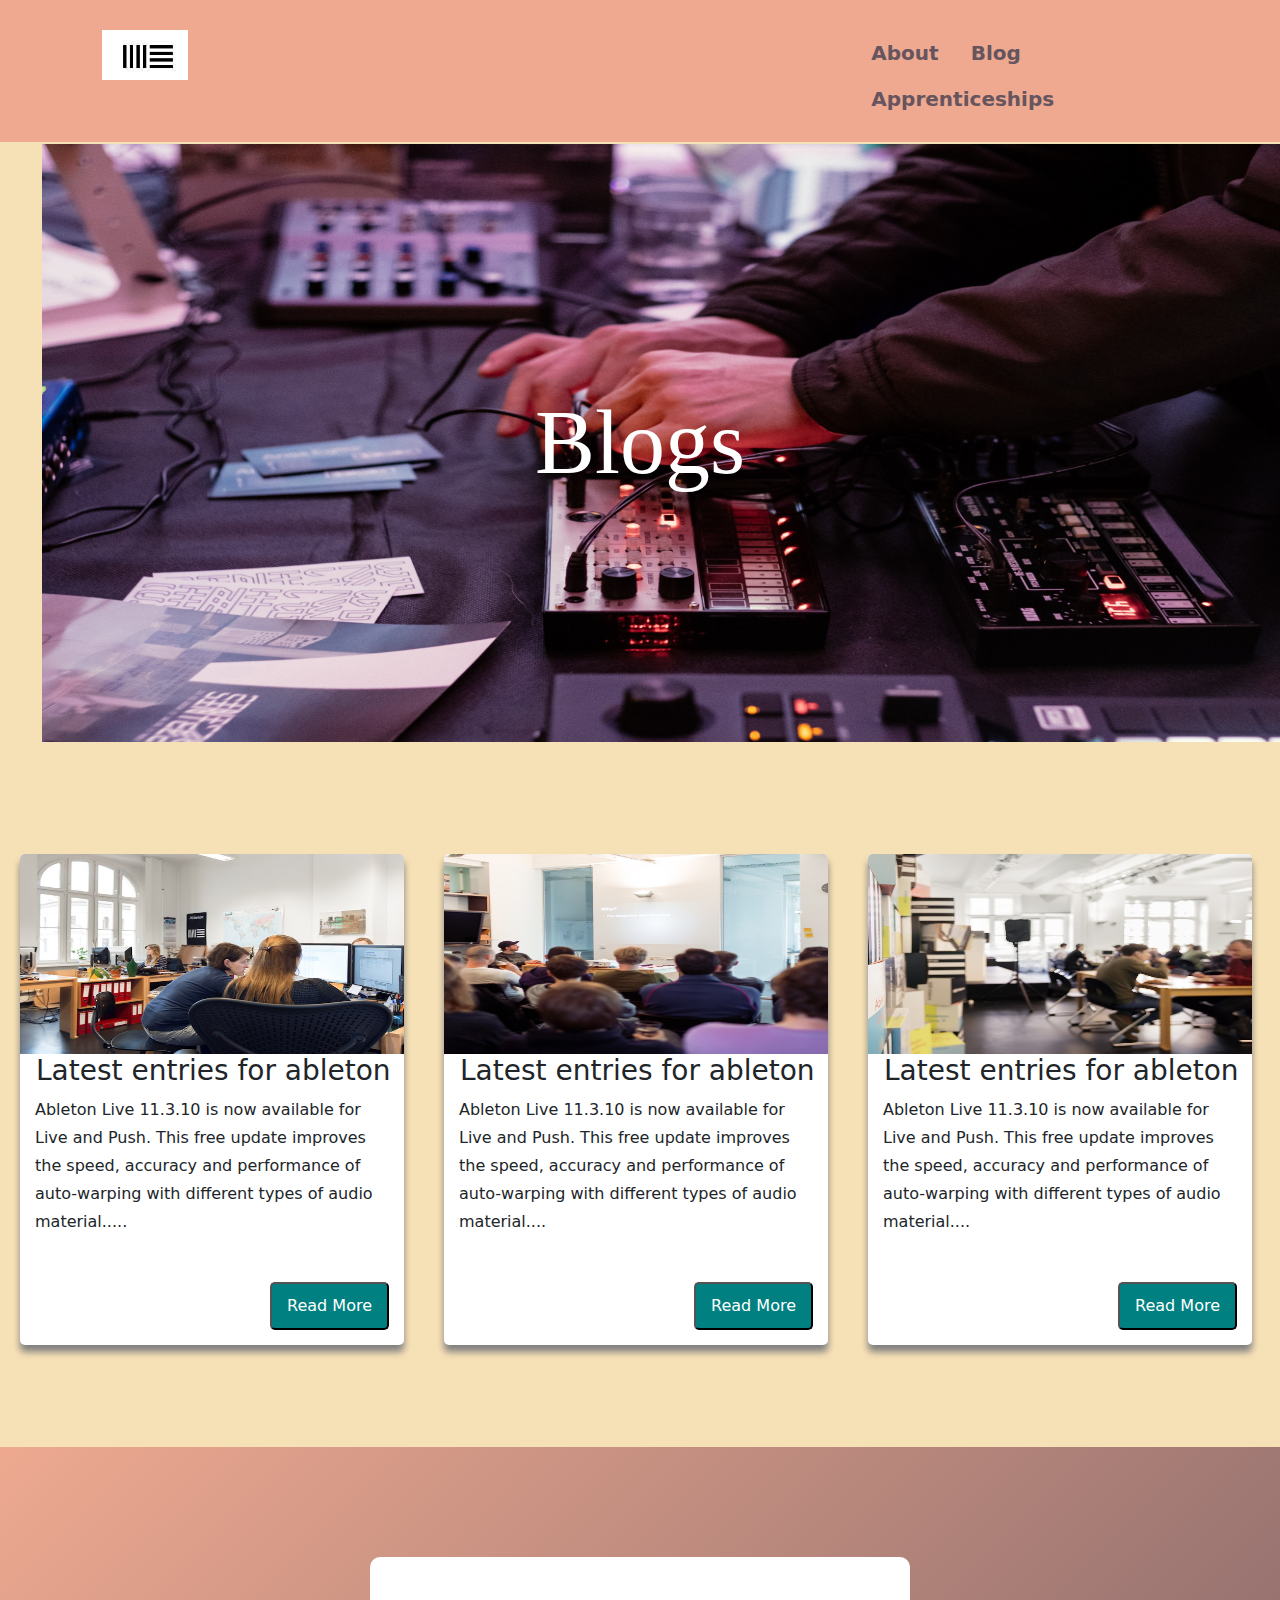
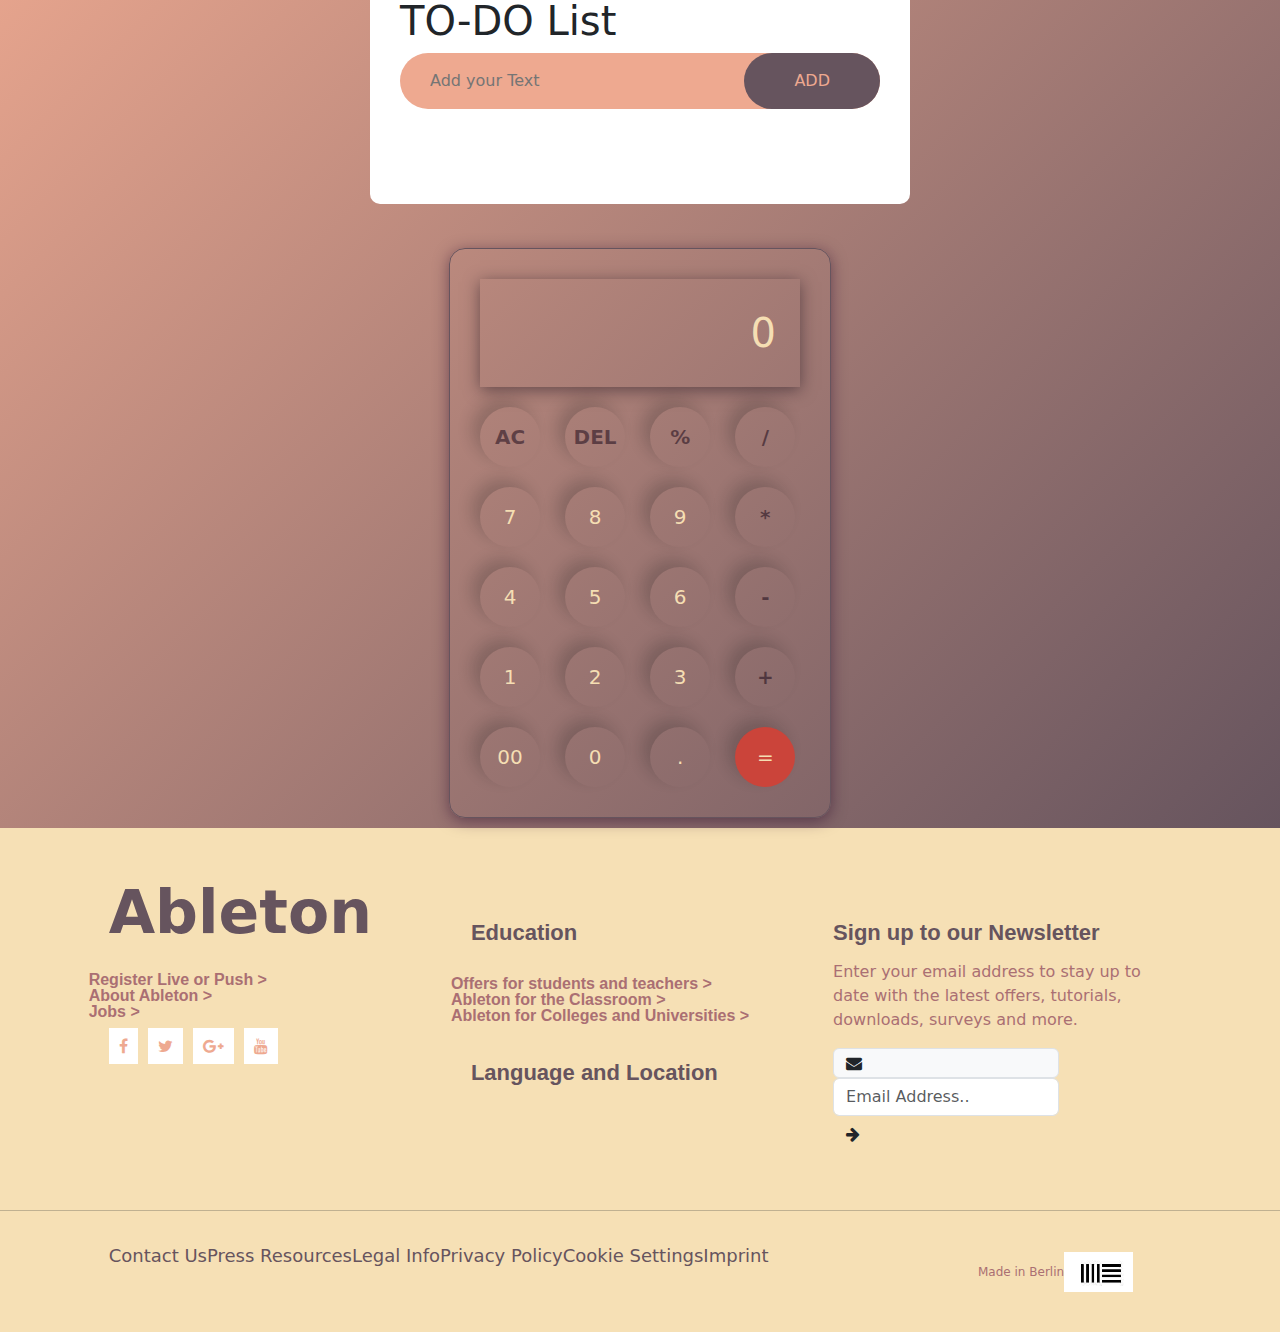
==== blog.html @ f0c0b02c "calc" ====
<!DOCTYPE html>
<html lang="en">
<head>
    <title>Ableton</title>
<link href="css/bootstrap.min.css" type="text/css" rel="stylesheet"/>
<link href="css/bootstrap-grid.min.css" type="text/css" rel="stylesheet"/>
<link href="index.css" type="text/css" rel="stylesheet"/>
<link rel="stylesheet" href="https://cdnjs.cloudflare.com/ajax/libs/font-awesome/4.7.0/css/font-awesome.min.css">
<link href="https://unpkg.com/aos@2.3.1/dist/aos.css" rel="stylesheet">
<script src="js/bootstrap.min.js"></script>
<script src="js/bootstrap.bundle.min.js"></script>
<script src="jquery.js"></script>
<link href="ihover/src/ihover.css" rel="stylesheet">
  <meta name="viewport" content="width=device-width, initial-scale=1">
  <link href="https://cdn.jsdelivr.net/npm/bootstrap@5.1.3/dist/css/bootstrap.min.css" rel="stylesheet">
  <script src="https://cdn.jsdelivr.net/npm/bootstrap@5.1.3/dist/js/bootstrap.bundle.min.js"></script>
  <script src="https://cdnjs.cloudflare.com/ajax/libs/jquery/3.7.1/jquery.min.js"></script>
</head>
<body class="black">
    <script>
        AOS.init();
      </script>
      <div class="container-fluid">
        <div class="row" id="nav">
      <div class="col-md-8">
      <img class="IMAGE" src="download.jpeg" />
      </div>
      <div class="col-md-4">
      <ul class="nav">
       <li><a class="nav-link" href="index.html">About</a></li>   
       <li><a class="nav-link" href="blog.html">Blog</a></li> 
       <li><a class="nav-link" href="blog.php">Apprenticeships</a></li> 
       </ul>
    </div>
    </div>
    <div class="ton">
    <img src="pexels-tstudio-7173401.jpg" class="pexel">
    <div class="centered">Blogs</div>
  </div>
   
        </div><br><br><br>
        <div class="row">
        <div class="containers">
            <div class="box">
                <img src="photo-6-a.jpg" alt="">
                <h3>Latest entries for ableton</h3>
                <div class="visible-content">
                    <p>Ableton Live 11.3.10 is now available for Live and Push. This free update improves the speed, accuracy and performance of auto-warping with different types of audio material.....</p>
                </div>
                <div class="invisible-content"><p>Ableton Live 11.3.10 is now available for Live and Push. This free update improves the speed, accuracy and performance of auto-warping with different types of audio material. It also includes a variety of bugfixes and improvements to stability for the standalone version of Push. </p></div>
                <button id="btns">Read More</button>
            </div>
            <div class="box">
                <img src="photo-7.jpg" alt="">
                <h3>Latest entries for ableton</h3>
                <div class="visible-content">
                    <p>Ableton Live 11.3.10 is now available for Live and Push. This free update improves the speed, accuracy and performance of auto-warping with different types of audio material....</p>
                </div>
                <div class="invisible-content"><p>Ableton Live 11.3.10 is now available for Live and Push. This free update improves the speed, accuracy and performance of auto-warping with different types of audio material. It also includes a variety of bugfixes and improvements to stability for the standalone version of Push. </p></div>
                <button id="btns">Read More</button>
            </div>
            <div class="box">
                <img src="photo-8.jpg" alt="">
                <h3>Latest entries for ableton</h3>
                <div class="visible-content">
                    <p>Ableton Live 11.3.10 is now available for Live and Push. This free update improves the speed, accuracy and performance of auto-warping with different types of audio material....</p>
                </div>
                <div class="invisible-content"><p>Ableton Live 11.3.10 is now available for Live and Push. This free update improves the speed, accuracy and performance of auto-warping with different types of audio material. It also includes a variety of bugfixes and improvements to stability for the standalone version of Push. </p></div>
                <button id="btns">Read More</button>
            </div>
       </div> 
        </div>
        <br><br><br>
        
        <div class="to-do">
            <div class="to-doapp"><h1>TO-DO List <i class="fa-solid fa-list-check"></i></h1>
            <div class="todo-row">
                <input type="text" id="input-box" placeholder="Add your Text">
                <button onclick="addTask()">ADD</button>
            </div>
        <ul id="list-container">
            <!-- <li class="checked">Task 1</li>
            <li>Task 2</li>
            <li>Task 3</li> -->
        </ul></div>
        
        <br>
        <div class="calc">
        <div class="calculator">
            <input type="text" id="input-calc" placeholder="0">
            <div>
                <button id="oper">AC</button>
                <button id="oper">DEL</button>
                <button id="oper">%</button>
                <button id="oper">/</button>
            </div>
            <div>
                <button>7</button>
                <button>8</button>
                <button>9</button>
                <button id="oper">*</button>
            </div>
            <div>
                <button>4</button>
                <button>5</button>
                <button>6</button>
                <button id="oper">-</button>
            </div>
            <div>
                <button>1</button>
                <button>2</button>
                <button>3</button>
                <button id="oper">+</button>
            </div>
            <div>
                <button>00</button>
                <button>0</button>
                <button>.</button>
                <button id="equalbtns">=</button>
            </div>
        </div></div></div>
<br><br>
        <div class="row">
          <div class="col-md-10 offset-1">
          <div class="row vast">
          <div class="col-md-4">
        <h1 class="to">Ableton</h1><br>
        <p class="event"><a href="#" class="nav-link ">Register Live or Push ></a></p>
        <p class="event"><a href="#" class="nav-link ">About Ableton ></a></p>
        <p class="event"><a href="#" class="nav-link ">Jobs ></a></p>
          <a href="https://www.facebook.com"><i class="fa fa-facebook ai "></i></a>&nbsp;
          <a href="https://www.twitter.com"><i class=" fa fa-twitter ai "></i></a>&nbsp;
          <a href="https://www.google.com"><i class="fa fa-google-plus ai "></i></a>&nbsp;
          <a href="https://www.youtube.com"><i class="fa fa-youtube ai "></i></a>
          </div>
          <div class="col-md-4">
          <p class="gories">Education</p><br>
          <p class="event"><a href="#" class="nav-link ">Offers for students and teachers ></a></p>
          <p class="event"><a href="#" class="nav-link ">Ableton for the Classroom ></a></p>
          <p class="event"><a href="#" class="nav-link ">Ableton for Colleges and Universities ></a></p>
          <p class="gories">Language and Location</p><br>
          </div>
          <div class="col-md-4">
          <p class="gories">Sign up to our Newsletter</p>
          <p class="grey">Enter your email address to stay up to date with the latest offers, tutorials, downloads, surveys and more.</p>
          <div class="input-group mb-3 ">
          
          
          <form id="emailform" action="#" method="post">
          <span class="input-group-text envel"><i class="fa fa-envelope "> </i></span>
          <input type="email" class="form-control iope"placeholder="Email Address.." name="email" required />
          <button type="submit" class="btn" id="btn" name="btnsubmit" ><i class="fa fa-arrow-right rounded-circle" > </i></button>
          </form>
          
          
          
          
          </div><br>
          </div>
          </div> 
          </div>
          </div>
          
          <hr>
           
          <div class="row">
            <div class="col-md-1"></div>
          <div class="col-md-8">
          <p class="theme">
            <a href="#" class="nav-link ">Contact Us</a>
            <a href="#" class="nav-link ">Press Resources</a>
            <a href="#" class="nav-link ">Legal Info</a>
            <a href="#" class="nav-link ">Privacy Policy</a>
            <a href="#" class="nav-link ">Cookie Settings</a>
            <a href="#" class="nav-link ">Imprint</a>
          </p></div>
          <div class="col-md-3"><p class="lali">Made in Berlin<img class="pay" src="download.jpeg"/></p>
        </div>
</div></div></div><br>

    </div>
    <script src="https://ajax.googleapis.com/ajax/libs/jquery/3.7.1/jquery.min.js"></script>
    <script type="text/javascript" src="script.js"></script>
</body>
</html>
---- index.css ----
#nav a{ color:#66545e;font-weight: 900;font-size: 20px;}
#nav a:hover{color:#a39193;}
#nav ul{list-style-type:none; }
#nav li{display:inline;font-weight:bold; }
#nav {background-color:#eea990;padding:30px 50px 20px 70px;}
.IMAGE{height: 50px; padding-left: 20px;}
.pexel{height: 600px; width: 1500px; padding-top: 2px;padding-left: 30px;padding-right: 25px;}
.black {background-color: #f6e0b5;}
.live { margin-top: 90px;text-align: center;font-size: 30px;color: #66545e;margin-right: 20px;}
.push{color:#aa6f73 ;font-weight: bolder;}
.was{color: #66545e;margin-top: 10px;text-align: center;font-size: 20px;margin-bottom: 80px;}
.ton{position: relative;text-align: center;  color: white;font-size: 90px;font-weight: 900px;font-family:Berlin Sans FB Dem;}
.centered {position: absolute;top: 50%;left: 50%;transform: translate(-50%, -50%);}
.parent {position: relative;padding-top: 90px;}
.parent .image1 { background-color: #eea990;     width: 50.33333vw;height: 58.33333vw;left: 41.66667vw;}
.image1{position: absolute;top: 0;z-index: 0;}
.parent .image2{width: 41.66667vw;height: 41.66667vw;margin-left: 8.33333vw;}
.image2{display: inline-block;vertical-align: middle;position: relative;z-index: 1;}
.parent .image3{    width: 33.33333vw;height: 25vw;margin-left: 8.33333vw;}
.image3{display: inline-block;vertical-align: middle;position: relative;z-index: 1;}
.parents {position: relative;padding-top: 90px;}
.parents .image4 { background-color: #eea990; width: 66.33333vw;height: 68.33333vw;right: 37.99999vw;}
.image4{position: absolute;top: 0;z-index: 0;}
.parents .image5{width: 35.66667vw;height: 26.66667vw;margin-left: 8.33333vw;margin-top: -400px;}
.image5{display: inline-block;vertical-align: middle;position: relative;z-index: 1;}
.parents .image6{width: 33.33333vw;height: 50vw;margin-left: 10.33333vw;padding-top: 150px;}
.image6{display: inline-block;vertical-align: middle;position: relative;z-index: 1;}
.parents .image7{width: 35.66667vw;height: 26.66667vw;margin-left: 8.33333vw;margin-top: -300px;}
.image7{display: inline-block;vertical-align: middle;position: relative;z-index: 1;}
.pexels{height: 550px; width: 1450px; padding-top: 2px;padding-left: 100px;padding-right: 30px;margin-bottom: 60px;}
.parentss {position: relative;padding-top: 90px;margin-bottom: -350px;}
.parentss .image8 { background-color: #eea990; width: 66.66667vw;height: 58.33333vw;left: 16.66667vw;}
.image8{position: absolute;top: 0;z-index: 0;}
.parentss .image9{width: 33.33333vw;height: 25vw;margin-left: 8.33333vw;}
.image9{display: inline-block;vertical-align: middle;position: relative;z-index: 1;margin-top: 150px;}
.parentss .image10{ width: 41.66667vw;height: 41.66667vw;margin-left: 56.39967vw;top: -500px;}
.image10{display: inline-block;vertical-align: middle;position: relative;z-index: 1;}   
.image11{width: 100%;height: 25vw;}
.image12{background-color: #eea990;width: 100%;height: 25vw;margin-left: -23.7px;}
.pushed {color:#66545e;font-size: 1.25rem;line-height: 1.5;font-weight: bold;text-align: center;padding: 140px 35px 0px 35px;}
.flip-box {background-color: transparent;width: 100%;height: 25vw;border: 1px solid #f1f1f1;perspective: 1000px;  }
  .flip-box-inner { position: relative;width: 100%;height: 25vw;text-align: center;transition: transform 0.8s;transform-style: preserve-3d;}
  .flip-box:hover .flip-box-inner { transform: rotateY(180deg);}
  .flip-box-front, .flip-box-back {position: absolute;width: 100%;height: 100%;-webkit-backface-visibility: hidden; backface-visibility: hidden;}
  .flip-box-front {background-color: #bbb;color: black; }
  .flip-box-back {background-color: #66545e;color: #eea990;transform: rotateY(180deg); }
  .te{ padding: 165px 35px 0px 35px;}
  .latest a{color:#66545e;font-weight: 900;font-size: 20px; text-align: center}
  .latest a:hover{ color:#a39193;}
  .to{color:#66545e;font-weight: 900;font-size: 60px;}
  .event a{color:#aa6f73;font-family: montserrat,Sans-serif;font-size: 16px;font-weight: bold;line-height: 0px;margin-left: -20px;}
.event a:hover{color:#a39193;}
.ai {color:#eea990; background:white;padding:10px; }
.ai:hover{color:white;background:#fb4e4e;}
.gories {font-family: montserrat,Sans-serif;font-size: 22px;font-weight: 700;line-height: 34px;color:#66545e;margin-top:40px;margin-bottom:10px;}
.grey{color:#aa6f73;font-size: 16px;font-weight: 500;}
.envel {color:MediumSeaGreen;background-color:#09573a;border:0;font-size:27px;}
.iope {background-color:#09573a;border:0;}
.pay {height: 40px;max-width: 100%;padding-right: 0px;}
.theme {font-size: 18px;font-weight: 500;display: flex;margin-top: 15px;}
.theme a{color:#66545e;}
.theme a:hover{color: #aa6f73;}
.lali{color:#aa6f73;font-size: 12px;font-weight: 500;margin-top: 25px;}
.containers{width: 92%;margin-left: auto; margin-right: auto;}
.box{ width: 30%;float: left;background-color: #fff;border-radius: 5px;box-shadow: 0px 7px 7px grey; margin: 40px 20px;}
.box img{ width: 100%; height: 200px; border-radius: 5px 5px 0 0;}
.box h3{margin-left: 16px;}
.box p{font-size: 16px; line-height: 28px;height: 40%; padding: 0 15px 15px 15px;overflow: hidden;}
#btns{background-color: teal;color: white;padding: 10px 15px;margin: 15px;border-radius: 5px;float: right;}
#btns:hover{background-color: black;box-shadow: 0 5px 5px rgba(0,0,0,0.2);}
.to-do{width: 100%;min-height: 50vh;background: linear-gradient(135deg, #eea990, #66545e);padding: 10px;margin-top: -10px;}
.to-doapp{width: 100%; max-width: 540px;background: #fff;margin: 100px auto 20px;padding: 40px 30px 70px;border-radius: 10px;}
.to-doapp h2{color: #a39193;display: flex;align-items: center;margin-bottom: 20px;}
.to-doapp h2 i{width: 30px; margin-left: 10px;}
.todo-row{display: flex;align-items: center;justify-content: space-between;background: #eea990;border-radius: 30px;padding-left: 20px;margin-bottom: 25px;}
.todo-row input{flex: 1;border: none;outline: none;background: transparent;padding: 10px;}
.todo-row button{border: none;outline: none;padding: 16px 50px;background: #66545e;color: #eea990;font-size: 16px;cursor: pointer;border-radius: 40px;}
#list-container li{list-style: none;font-size: 17px; padding: 12px 8px 12px 50px;user-select: none;cursor: pointer;position: relative;}
#list-container li::before{content: '';position: absolute;height: 28px;width: 28px;border-radius: 50%;background-image: url(unchecked.png);background-size: cover;background-position: center;top: 12px;left: 8px;}
#list-container li.checked{color: #66545e;text-decoration: line-through;}
#list-container li.checked::before{background-image: url(checked.png);}
#list-container li span{position: absolute;right: 0;top: 5px;width: 40px;height: 40px;font-size: 22px;color: #66545e;line-height: 40px;text-align: center;border-radius: 50%;}
#list-container li span:hover{background: #66545e;color: white;}
.calc{justify-content: center;align-items: center;width: fit-content;margin: auto;}
.calculator{border: 1px solid #66545e; padding: 20px;border-radius: 16px;background: transparent;box-shadow: 0px 3px 15px rgba(43, 12, 44, 0.5);}
.calculator input{width: 320px;border: none;padding: 24px;margin: 10px;background: transparent;box-shadow: 0px 3px 15px rgba(26, 16, 27, 0.5);font-size: 40px;text-align: right;cursor: pointer;color: #eea990;}
.calculator input::placeholder{color: wheat;}
.calculator button{border: none;width: 60px;height: 60px;margin: 10px;border-radius: 50%;background: transparent;color: wheat;font-size: 20px;box-shadow: -8px -8px 15px rgba(26, 26, 26, 0.2);cursor: pointer;}
#equalbtns{background-color: #cb443a;}
#oper{color: rgba(18, 1, 19, 0.5);font-weight: bolder;}
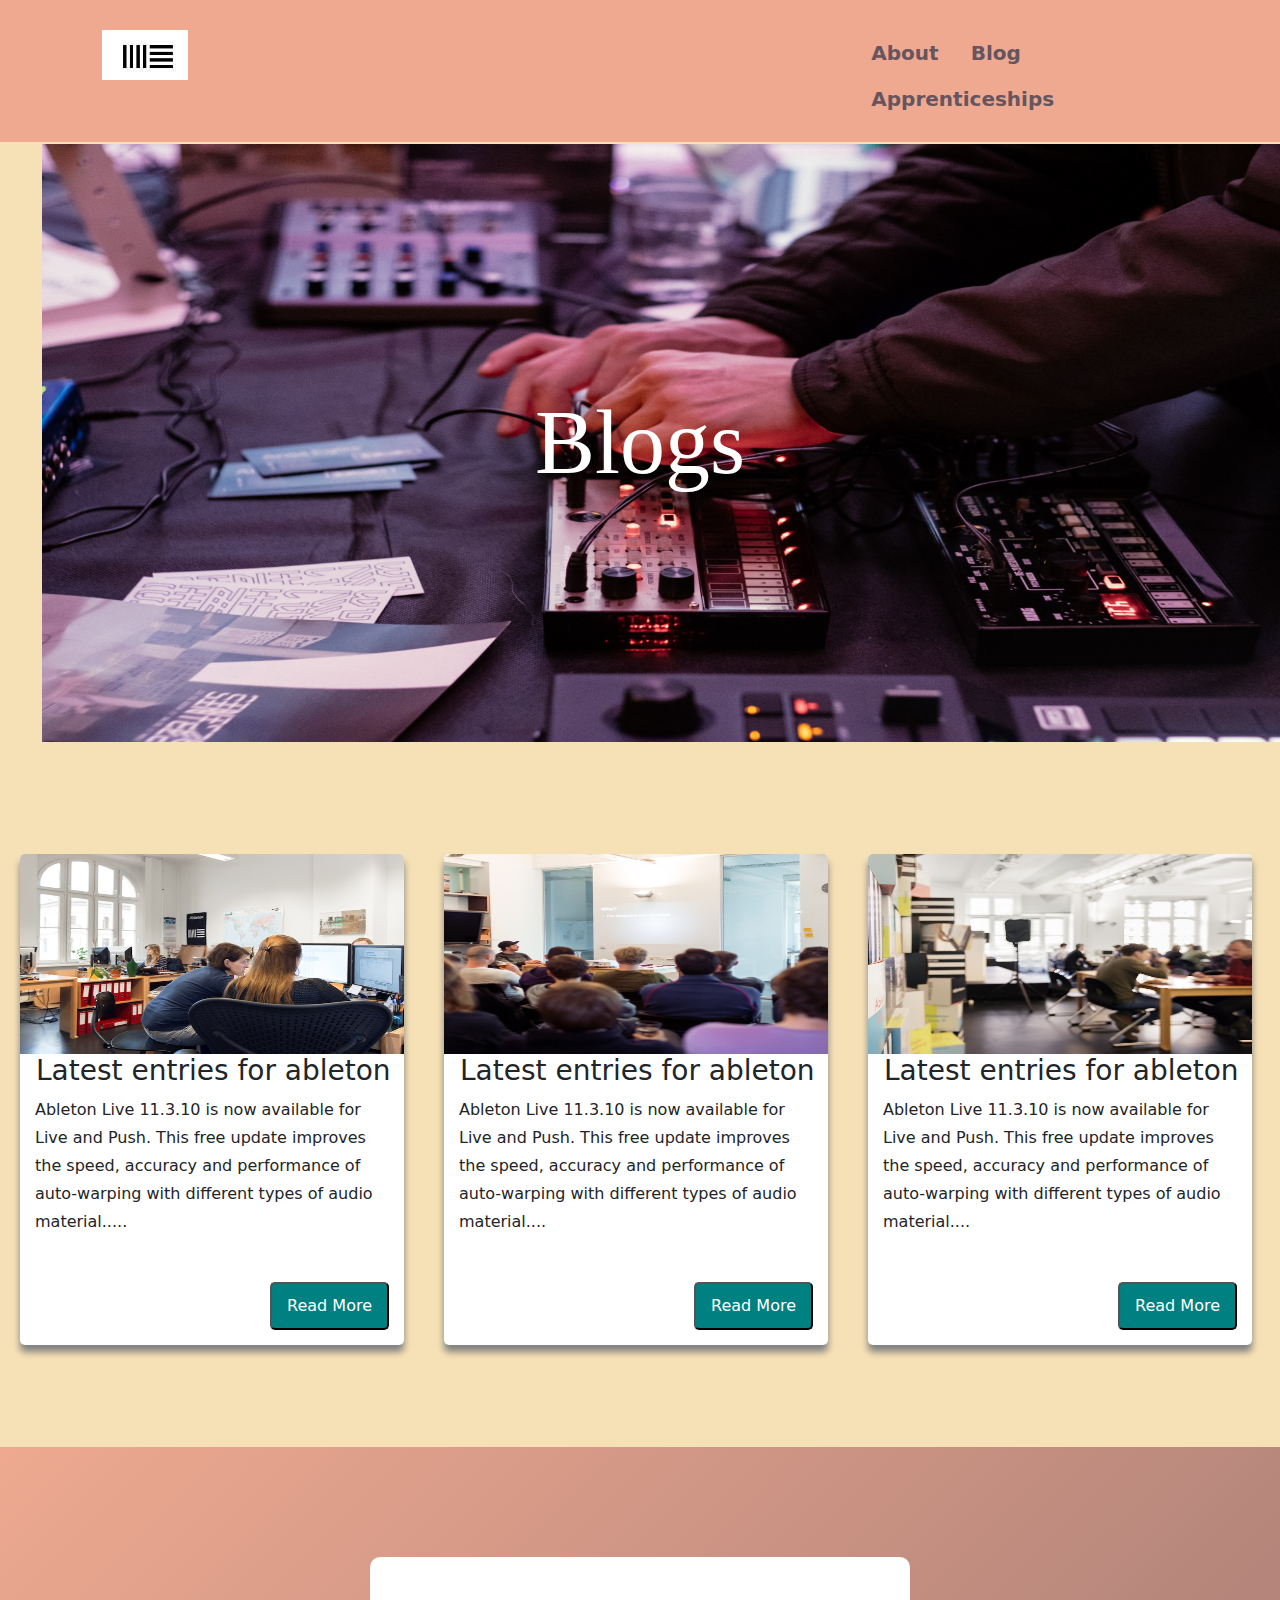
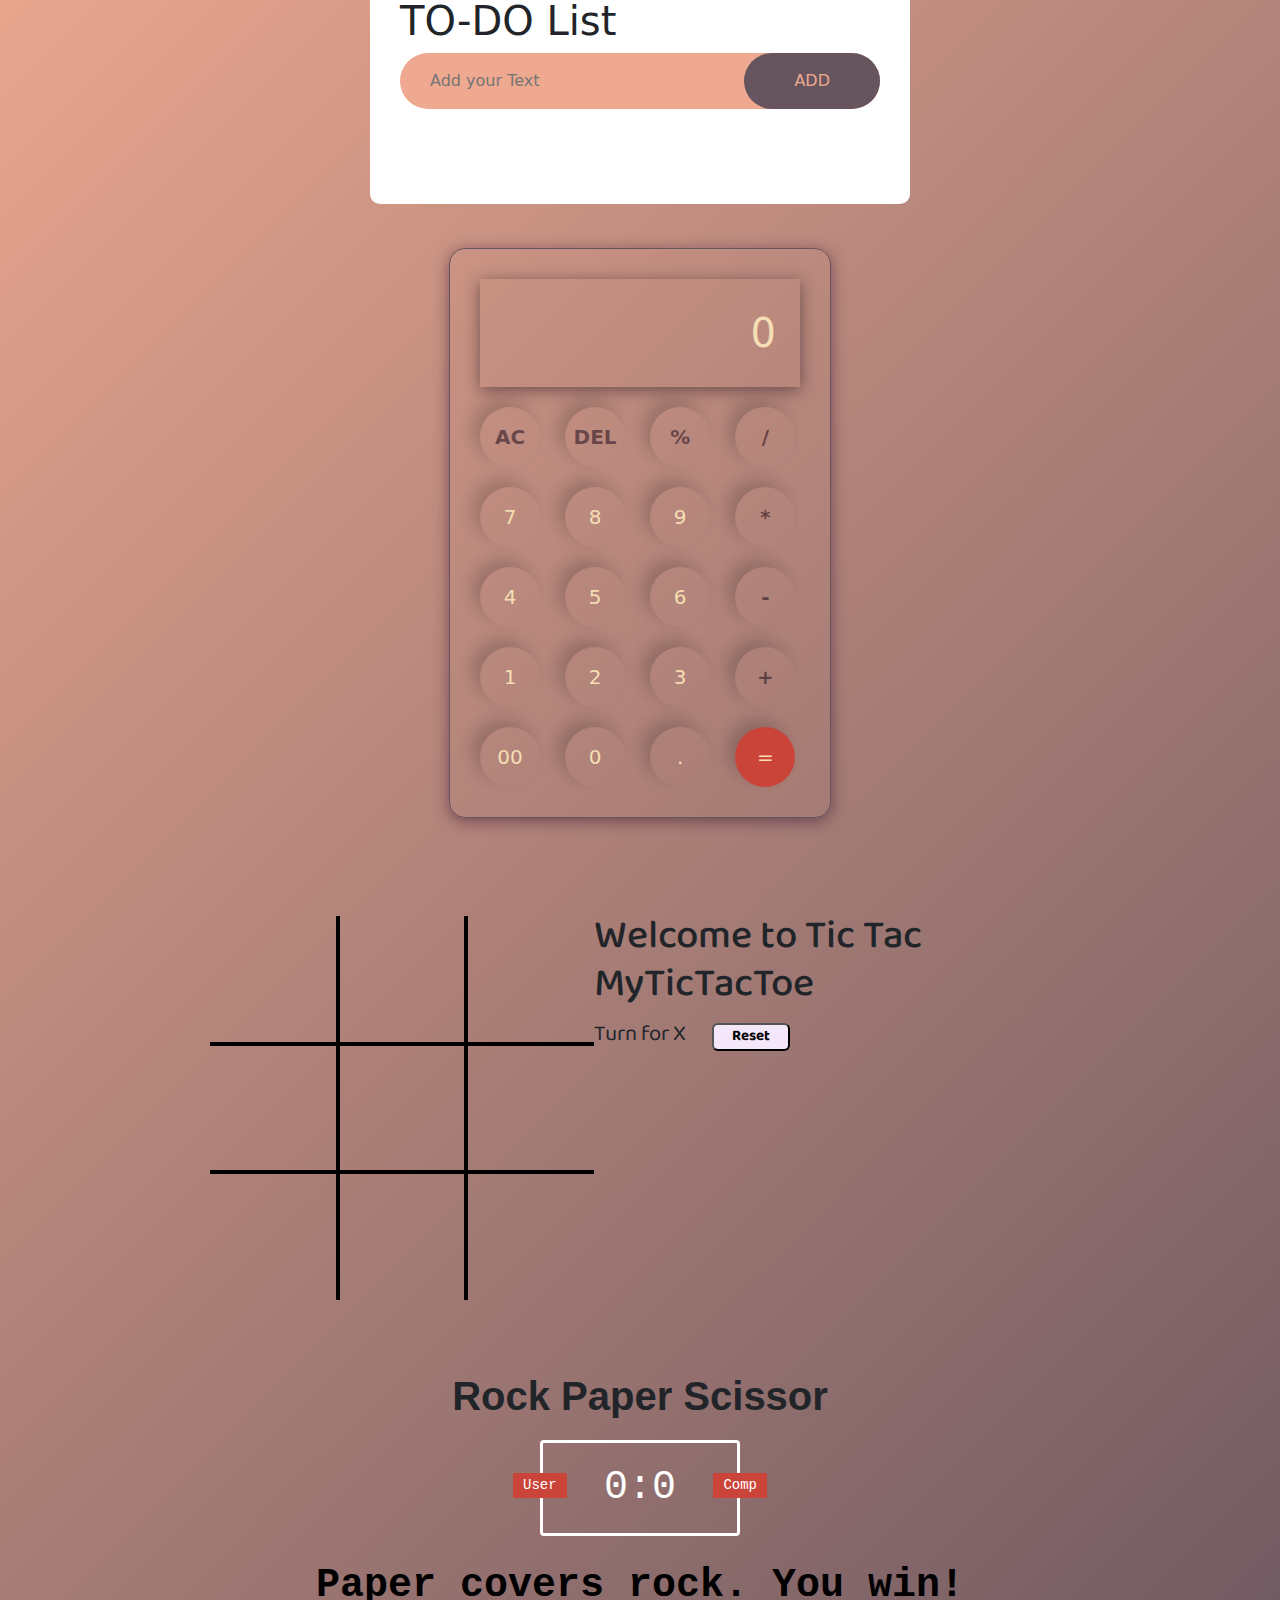
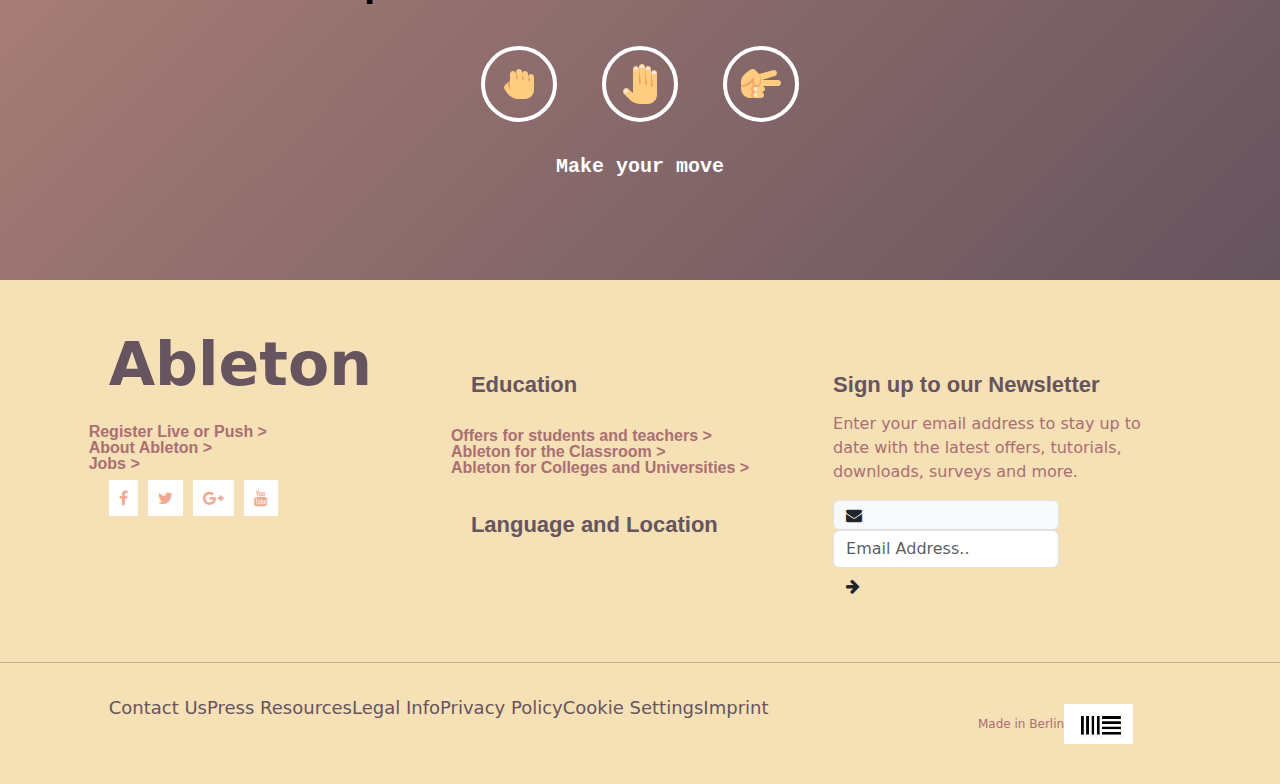
==== commit 642506ed: "Adding to do list, Tic tac toe game and designing of rock paper scissor game" ====
--- a/blog.html
+++ b/blog.html
@@ -79,9 +79,6 @@
                 <button onclick="addTask()">ADD</button>
             </div>
         <ul id="list-container">
-            <!-- <li class="checked">Task 1</li>
-            <li>Task 2</li>
-            <li>Task 3</li> -->
         </ul></div>
         
         <br>
@@ -118,7 +115,58 @@
                 <button>.</button>
                 <button id="equalbtns">=</button>
             </div>
-        </div></div></div>
+        </div></div>
+    
+<br><br>
+        <div class="gameContainer">
+            <div class="conner">
+              <div class="line"></div>
+            <div class="boxes bt-0 bl-0"><span class="boxtext"></span></div>
+            <div class="boxes bt-0"><span class="boxtext"></span></div>
+            <div class="boxes bt-0 br-0"><span class="boxtext"></span></div>
+            <div class="boxes bl-0"><span class="boxtext"></span></div>
+            <div class="boxes"><span class="boxtext"></span></div>
+            <div class="boxes br-0"><span class="boxtext"></span></div>
+            <div class="boxes bl-0 bb-0"><span class="boxtext"></span></div>
+            <div class="boxes bb-0"><span class="boxtext"></span></div>
+            <div class="boxes bb-0 br-0"><span class="boxtext"></span></div>
+          </div>
+          <div class="gameInfo">
+            <h1>Welcome to Tic Tac MyTicTacToe</h1>
+            <div>
+              <span class="info">Turn for X</span>
+              <button id="reset">Reset</button>
+            </div>
+            <div class="imgbox">
+              <img src="excited.gif" alt="" />
+            </div>
+          </div>
+        </div>
+        <br><br><br>
+
+        <h1 class="rock"> Rock Paper Scissor</h1>
+        <div class="score-board">
+          <div id="user-label" class="badges">User</div>
+          <div id="computer-label" class="badges">Comp</div>
+          <span id="user-score">0</span>:<span id="computer-score">0</span>
+        </div>
+        <div class="results">
+          <p >Paper covers rock. You win!</p>
+        </div>
+        <div class="choices">
+          <div class="choice" id="r">
+            <img src="rock.png" alt="">
+          </div>
+          <div class="choice" id="p">
+            <img src="paper.png" alt="">
+          </div>
+          <div class="choice" id="s">
+            <img src="scissors.png" alt="">
+          </div>
+        </div>
+        <p id="action-message">Make your move</p>
+        <br><br><br>
+    </div>
 <br><br>
         <div class="row">
           <div class="col-md-10 offset-1">
--- a/index.css
+++ b/index.css
@@ -1,3 +1,4 @@
+@import url('https://fonts.googleapis.com/css2?family=Baloo+Bhaina+2&family=Roboto&display=swap');
 #nav a{ color:#66545e;font-weight: 900;font-size: 20px;}
 #nav a:hover{color:#a39193;}
 #nav ul{list-style-type:none; }
@@ -87,4 +88,84 @@
 .calculator input::placeholder{color: wheat;}
 .calculator button{border: none;width: 60px;height: 60px;margin: 10px;border-radius: 50%;background: transparent;color: wheat;font-size: 20px;box-shadow: -8px -8px 15px rgba(26, 26, 26, 0.2);cursor: pointer;}
 #equalbtns{background-color: #cb443a;}
-#oper{color: rgba(18, 1, 19, 0.5);font-weight: bolder;}+#oper{color: rgba(18, 1, 19, 0.5);font-weight: bolder;}
+/*TIC TAC TOE*/
+.gameContainer{ display: flex;justify-content: center;margin-top: 50px;margin-left: 200px;}
+.conner{display: grid;grid-template-rows: repeat(3, 10vw);grid-template-columns: repeat(3, 10vw);font-family: 'Roboto', sans-serif;position: relative;margin: auto;}
+.boxes{border: 2px solid black;font-size: 6vw;cursor: pointer;display: flex;justify-content: center;align-items: center;}
+.boxes:hover{background-color: rgb(237, 177, 239);}
+.info {font-size: 22px;}
+.gameInfo{padding: 0 ;font-family: 'Baloo Bhaina 2', cursive;margin-right: 180px;}
+.gameInfo h1{font-size: 2.5rem;}
+.imgbox img{width: 0;transition: width 1s ease-in-out;}
+.br-0{border-right: 0;}
+.bl-0{border-left: 0;}
+.bt-0{border-top: 0;}
+.bb-0{border-bottom: 0;}
+#reset {margin: 0 23px;padding: 1px 18px;background: #f3e7f9;border-radius: 6px;cursor: pointer;font-family: 'Baloo Bhaina 2';font-size: 15px;font-weight: bolder;}
+.line{background-color: black;height: 3px;width: 0;position: absolute;background-color: #911d91;transition: width 1s ease-in-out;}
+
+/*rock paper scissor*/
+.rock{font-weight: bolder; text-align: center; font-family: 'Franklin Gothic Medium', 'Arial Narrow', Arial, sans-serif;}
+ .score-board{
+  border: 3px solid white;
+  width: 200px;
+  margin: 20px auto;
+  color: white;
+  font-size: 40px;
+  border-radius: 4px;
+  text-align: center;
+  padding: 15px 20px;
+  font-family: 'Courier New';
+  position: relative;
+ }
+ .badges{
+  background: #cb443a;
+  color: white;
+  font-size: 14px;
+  padding: 2px 10px;
+  font-family: 'Courier New', Courier, monospace;
+ }
+ #user-label{
+  position: absolute;
+  top: 30px;
+  left: -30px;
+ }
+ #computer-label{
+  position: absolute;
+  top: 30px;
+  right: -30px;
+ }
+ .results{
+  font-size: 40px;
+  color: black;
+ }
+ .results p{
+  text-align: center;
+  font-family: 'Courier New', Courier, monospace;
+  font-weight: bolder;
+ }
+ .choice{
+  display: inline-block;
+  border: 4px solid white;
+  border-radius: 50%;
+  padding: 10px;
+  margin: 0 20px;
+  transition: all 0.3s ease;
+ }
+ .choices{
+  margin-top: 30px ;
+  text-align: center;
+ }
+ .choice:hover{
+  cursor: pointer;
+  background-color: #911d91;
+ }
+ #action-message{
+  text-align: center;
+  color: white;
+  font-family: 'Courier New', Courier, monospace;
+  font-weight: bold;
+  font-size: 20px;
+  margin-top: 30px;
+ }